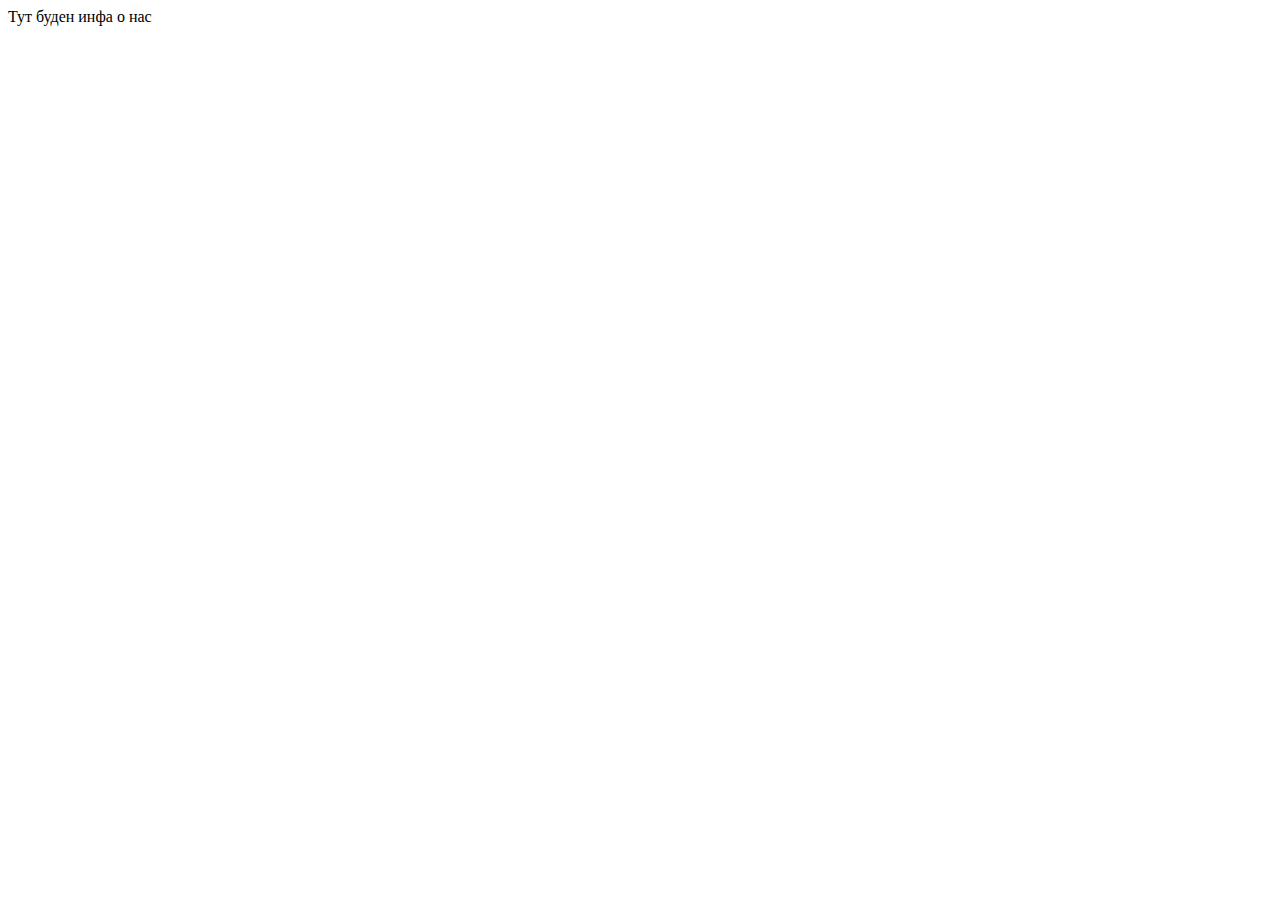
==== about.html @ 484ce3a7 "all pages" ====
<!DOCTYPE html>
<html lang="en">
<head>
    <meta charset="UTF-8">
    <meta http-equiv="X-UA-Compatible" content="IE=edge">
    <meta name="viewport" content="width=device-width, initial-scale=1.0">
    <title>О нас</title>
</head>
<body>
    Тут буден инфа о нас
</body>
</html>
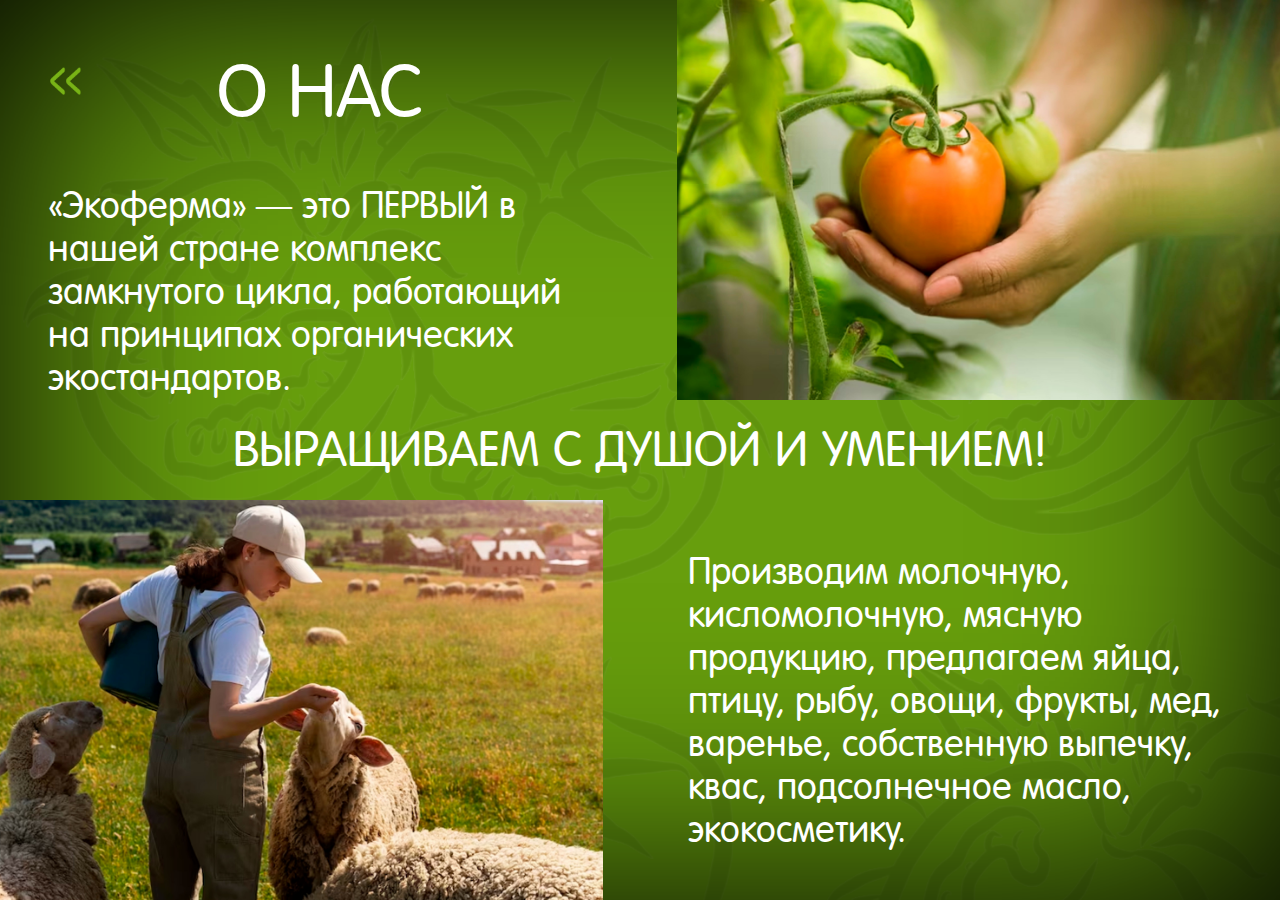
==== commit 9b4b5261: "rdy" ====
--- a/about.html
+++ b/about.html
@@ -4,9 +4,21 @@
     <meta charset="UTF-8">
     <meta http-equiv="X-UA-Compatible" content="IE=edge">
     <meta name="viewport" content="width=device-width, initial-scale=1.0">
-    <title>О нас</title>
+    <title>О нас - EcoFarm</title>
+    <link rel="stylesheet" href="./fonts.css" type="text/css">
+    <link rel="stylesheet" href="./about.css" type="text/css">
 </head>
 <body>
-    Тут буден инфа о нас
+    <div class="bg-pattern">
+        <a class="back-button" href="./index.html"></a>
+        <div class="top-left">
+            <h1>О нас</h1>
+            <div class="content">«Экоферма» — это ПЕРВЫЙ в нашей стране комплекс замкнутого цикла, работающий на принципах органических экостандартов.</div>
+        </div>
+        <img class="about-img about-img-1" src="./pics/about-1.jpg" alt="О нас">
+        <h2>Выращиваем с душой и умением!</h2>
+        <div class="content">Производим молочную, кисломолочную, мясную продукцию, предлагаем яйца, птицу, рыбу, овощи, фрукты, мед, варенье, собственную выпечку, квас, подсолнечное масло, экокосметику.</div>
+        <img class="about-img about-img-2" src="./pics/about-2.jpg" alt="Выращиваем с душой и умением">
+    </div>
 </body>
-</html>+</html>
--- a/fonts.css
+++ b/fonts.css
@@ -0,0 +1,38 @@
+@font-face {
+    font-family: 'a_FuturaRound'; 
+	src: url(./a_FuturaRound/afuturaround.ttf); 
+}
+
+@font-face {
+    font-family: 'a_FuturaRound'; 
+    font-weight: 500;
+	src: url(./a_FuturaRound/afuturaroundbold.ttf); 
+}
+
+@font-face {
+    font-family: 'a_FuturaRound';
+    font-style: italic;
+	src: url(./a_FuturaRound/afuturarounditalic.ttf); 
+}
+
+@font-face {
+    font-family: 'a_FuturaRound';
+    font-weight: 500; 
+    font-style: italic;
+	src: url(./a_FuturaRound/afuturaroundbolditalic.ttf); 
+}
+
+body {
+    margin: 0;
+    font-family: 'a_FuturaRound';
+    color: white;
+}
+
+body * {
+    font-weight: 100;
+}
+
+a {
+    color: white;
+    text-decoration: none;
+}
--- a/about.css
+++ b/about.css
@@ -0,0 +1,66 @@
+body {
+    background-color: #689E0E;
+    background-image: url('./pics/bg-pattern.png'); 
+    height: 100vh;
+    --center-row-height: 100px;
+}
+
+.bg-pattern {
+    background-color: #679e0eee;
+    width: 100%;
+    height: 100%;    
+    display: grid;
+    box-shadow: inset 0 0 350px 10px #000;
+    grid-template-rows: 1fr var(--center-row-height) 1fr;
+    grid-template-columns: 1fr 1fr;
+}
+
+.back-button {
+    background-image: url('./pics/back-button.png');
+    background-size: 100%;
+    width: 36px;
+    top: 64px;
+    left: 48px;
+    position: absolute;
+}
+
+.back-button::before {
+    content: '';
+    display: block;
+    padding-bottom: 100%;
+}
+
+.about-img {
+    max-width: 100%;
+    max-height: calc(50vh - var(--center-row-height) / 2);
+}
+
+h1 {
+    font-size: 72px;
+    text-align: center;
+    text-transform: uppercase;
+}
+
+h2 {
+    font-size: 48px;
+    text-transform: uppercase;
+    grid-row: 2 / 3;
+    grid-column: 1 / 3;
+    justify-self: center;
+    align-self: center;
+}
+
+.about-img-1 {
+    justify-self: end;
+}
+
+.about-img-2 {
+    grid-row: 3 / 4;
+    grid-column: 1 / 2;
+}
+
+.content {
+    font-size: 36px;
+    padding: 0 48px;
+    align-self: center;
+}
